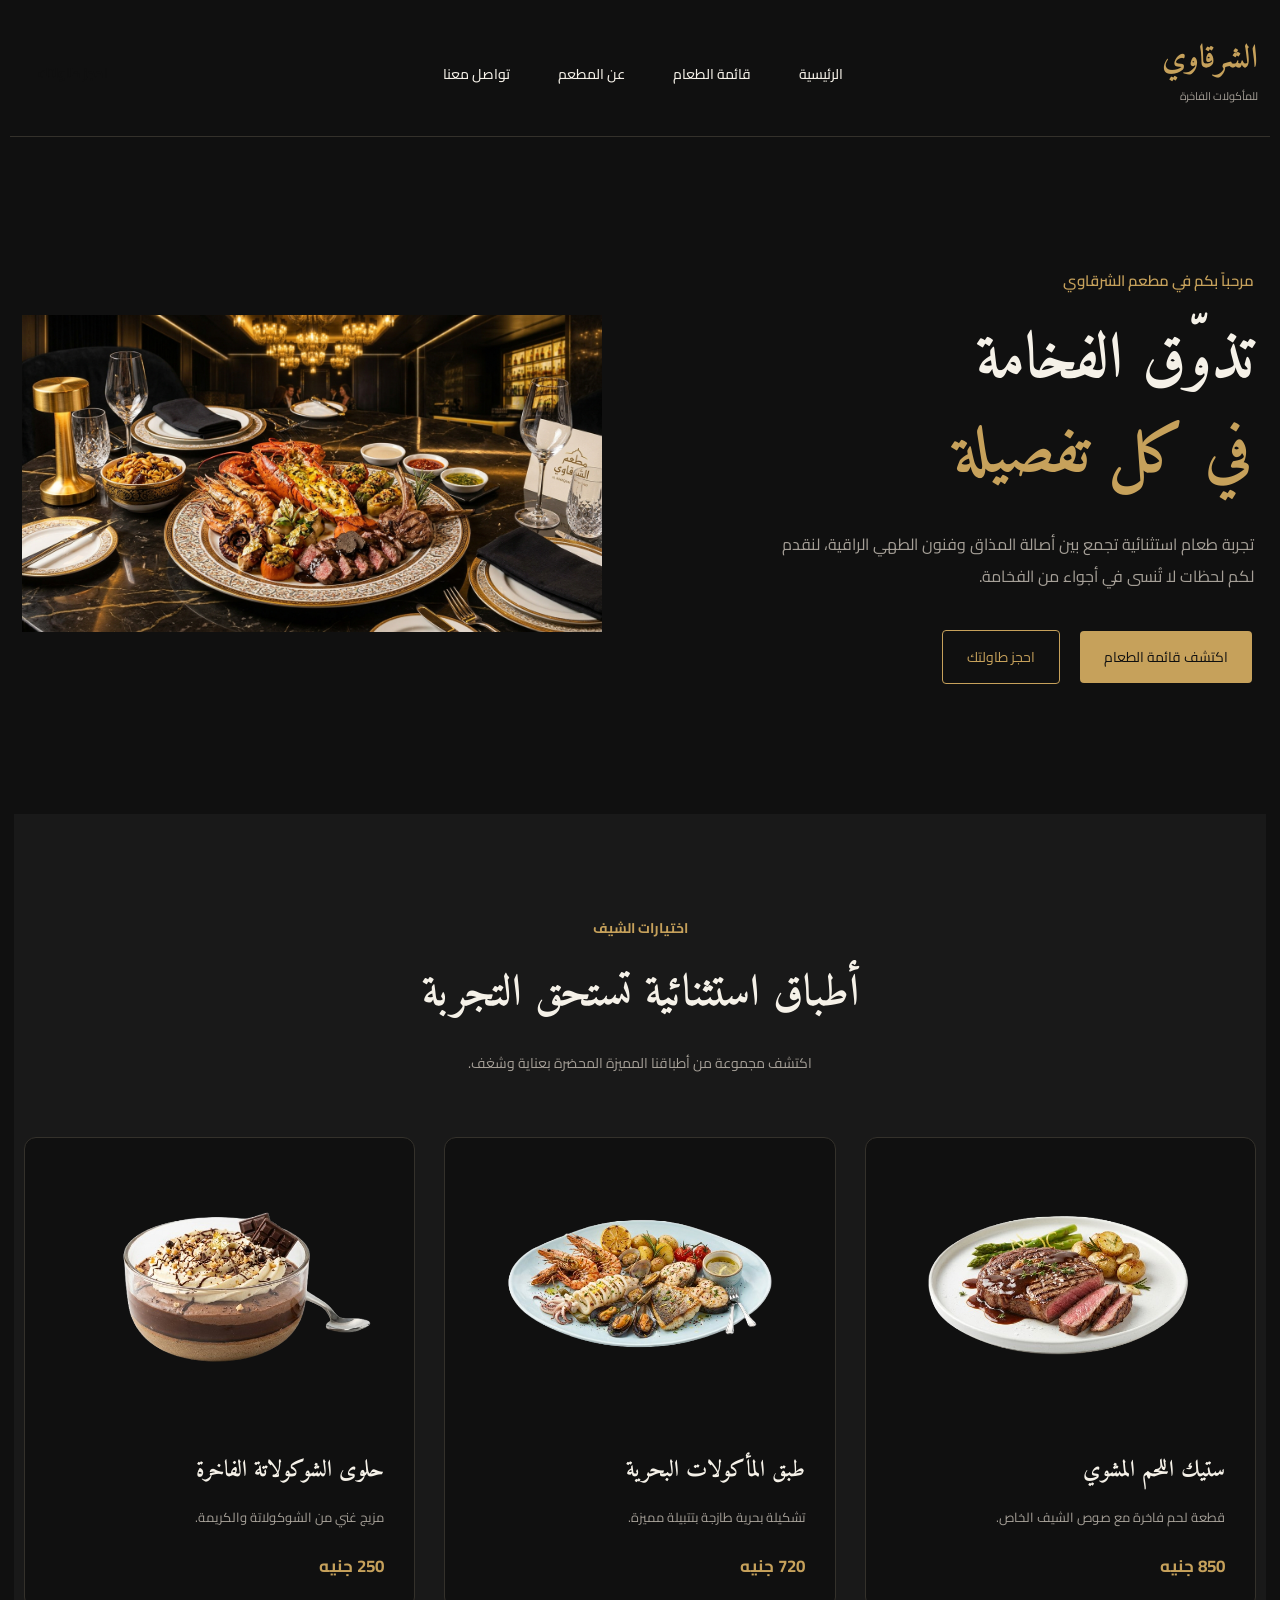
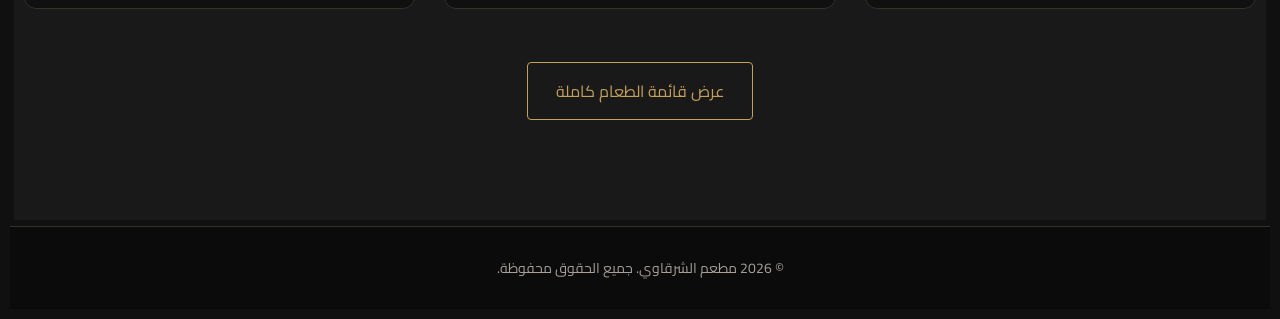
==== index.html @ 3e323f76 "First Commit" ====
<!DOCTYPE html>
<html lang="ar" dir="rtl">
<head>
    <meta charset="UTF-8">
    <meta name="viewport" content="width=device-width, initial-scale=1.0">
    <title>مطعم الشرقاوي | الرئيسية</title>
    
    <!-- Google Fonts -->
    <link rel="preconnect" href="https://fonts.googleapis.com">
    <link rel="preconnect" href="https://fonts.gstatic.com" crossorigin>
    <link href="https://fonts.googleapis.com/css2?family=Amiri:wght@400;700&family=Cairo:wght@400;500;600;700;800&display=swap" rel="stylesheet">

    <!-- CSS -->
    <link rel="stylesheet" href="assets/css/tokens.css">
    <link rel="stylesheet" href="assets/css/style.css">
</head>
<body>

    <!-- Header -->

    <header class="header">
        <div class="container header-content">

            <a href="index.html" class="logo">
                <span>الشرقاوي</span>
                <small>للمأكولات الفاخرة</small>
            </a>

            <nav class="nav-bar">
                <ul>
                    <li><a href="index.html" aria-current="page">الرئيسية</a></li>
                    <li><a href="menu.html">قائمة الطعام</a></li>
                    <li><a href="about.html">عن المطعم</a></li>
                    <li><a href="contact.html">تواصل معنا</a></li>
                </ul>
            </nav>

            <a href="contact.html" class="reserve-btn">
                احجز طاولتك
            </a> 
        </div>
    </header>


<!-- Main -->
<main>
    <section class="hero">
        <div class="container hero-content">
            <div class="hero-text">
                <span class="hero-subtitle">مرحباً بكم في مطعم الشرقاوي</span>
                <h1>
                    تذوّق الفخامة
                    <span>في كل تفصيلة</span>
                </h1>
                <p>
                    تجربة طعام استثنائية تجمع بين أصالة المذاق
                    وفنون الطهي الراقية، لنقدم لكم لحظات
                    لا تُنسى في أجواء من الفخامة.
                </p>
                <div class="hero-buttons">
                    <a href="menu.html" class="primary-btn">
                        اكتشف قائمة الطعام
                    </a>
                    
                    <a href="contact.html" class="secondary-btn">
                         احجز طاولتك
                    </a>
                </div>
            </div>
            <div class="hero-image">
                <img src="assets/images/hero.png" alt="طبق فاخر من مطعم الشرقاوي">
            </div>
        </div>
    </section>

    <section class="featured">
        <div class="container">
            <div class="section-heading">
                <span>اختيارات الشيف</span>
                <h2>أطباق استثنائية تستحق التجربة</h2>
                <p>اكتشف مجموعة من أطباقنا المميزة المحضرة بعناية وشغف.</p>
            </div>

            <div class="dishes-grid">

                <article class="dish-card">
                    <div class="dish-image">
                        <img src="assets/images/dishes/steak.png" alt="ستيك مشوي">
                    </div>
                        <div class="dish-info">
                            <h3>ستيك اللحم المشوي</h3>
                            <p>قطعة لحم فاخرة مع صوص الشيف الخاص.</p>
                            <span class="dish-price">850 جنيه</span>
                        </div>             
                </article>

                <article class="dish-card">
                    <div class="dish-image">
                        <img src="assets/images/dishes/seafood.png" alt="طبق مأكولات بحرية">
                    </div>
                        <div class="dish-info">
                            <h3>طبق المأكولات البحرية</h3>
                            <p>تشكيلة بحرية طازجة بتتبيلة مميزة.</p>
                            <span class="dish-price">720  جنيه</span>
                        </div>             
                </article>

                <article class="dish-card">
                    <div class="dish-image">
                        <img src="assets/images/dishes/dessert.png" alt="حلوى الشوكولاتة">
                    </div>
                        <div class="dish-info">
                            <h3>حلوى الشوكولاتة الفاخرة</h3>
                            <p>مزيج غني من الشوكولاتة والكريمة.</p>
                            <span class="dish-price">250  جنيه</span>
                        </div>             
                </article>
            </div>

            <div class="featured-action">
                <a href="menu.html">عرض قائمة الطعام كاملة</a>
        </div>
        </div>
    </section>
</main>

<footer class="footer">
    <div class="container">
        <p>© 2026 مطعم الشرقاوي. جميع الحقوق محفوظة.</p>
    </div>
</footer>

</body>
</html>
---- assets/css/tokens.css ----
:root {
    --color-primary: #C6A15B;
    --color-background: #101010;
    --color-surface: #191919;
    --color-text: #F5F1E8;
    --color-muted: #A6A098;
    --color-border: #34312B;

    --font-heading: "Amiri", serif;
    --font-body: "Cairo", sans-serif;

    --font-xs: 12px;
    --font-sm: 14px;
    --font-base: 16px;
    --font-lg: 20px;
    --font-xl: 28px;
    --font-2x1: 40px;
    --font-3x1: 56px;

    --space-1: 4px;
    --space-2: 8px;
    --space-3: 12px;
    --space-4: 16px;
    --space-5: 24px;
    --space-6: 32px;
    --space-7: 48px;
    --space-8: 64px;

    --radius-sm: 4px;
    --radius-md: 8px;
    --radius-lg: 12px;

    --container-width: 1200px;
}
---- assets/css/style.css ----
* {
    box-sizing: border-box;
    margin: 2px;
    padding: 2px;
}

body {
    background-color: var(--color-background);
    color: var(--color-text);
    font-family: var(--font-body);
    direction: rtl;
}

h1, h2, h3, h4 {
    font-family: var(--font-heading);
}

.container {
    width: min(100% - 40px var(--container-width));
    margin-inline: auto;
}

.header {
    border-color: var(--color-surface);
    border-bottom: 1px solid var(--color-border);
    padding-block: 18px;
}

.header-content {
    display: flex;
    justify-content: space-between;
    align-items: center;
    gap: 30px;
}

.logo {
    display: flex;
    flex-direction: column;
    text-decoration: none;
    color: var(--color-primary);
}

.logo span {
    font-family: var(--font-heading);
    font-size: 32px;
    font-weight: 700;
    line-height: 1.2;
}

.logo small {
    font-family: var(--font-body);
    color: var(--color-muted);
    font-size: 11px;
}

.nav-bar ul {
    display: flex;
    align-items: center;
    gap: 32px;
    list-style: none;
}

.nav-bar a {
    position: relative;
    text-decoration: none;
    color: var(--color-text);
    font-size: var(--font-sm);
    font-weight: 500;
    transition: color 0.3s ease;
}

.nav-bar a::after {
    content: "";
    position: absolute;
    bottom: -7px;
    right: 0;
    width: 0;
    height: 2px;
    border-color: var(--color-primary);
    transition: width 0.3s ease;
}

.nav-bar a:hover,
.nav-bar a:focus-visible {
    color: var(--color-primary);
}

.nav-bar a:hover::after,
.nav-bar a:focus-visible::after {
    width: 100%;
}

.reserve-btn {
    text-decoration: none;
    border-color: var(--color-primary);
    color: var(--color-background);
    padding: 12px 22px;
    border-radius: var(--radius-sm);
    font-family: var(--font-body);
    font-size: 13px;
    font-weight: 700;
    transition: background-color 0.3s ease;
}

.reserve-btn:hover,
.reserve-btn:focus-visible {
    background-color: var(--color-text);
}

.hero {
    padding-block: 80px;
    min-height: 650px;
    display: flex;
    align-items: center;
}

.hero-content {
    display: flex;
    align-items: center;
    justify-content: space-between;
    gap: 60px;
}

.hero-text {
    flex: 1;
}

.hero-subtitle {
    color: var(--color-primary);
    font-size: 15px;
    font-weight: 600;
}

.hero-text h1 {
    font-size: clamp(38px, 5vw, 64px);
    line-height: 1.4;
    margin-block: 20px;
}

.hero-text h1 span {
    display: block;
    color: var(--color-primary);
}

.hero-text p {
    color: var(--color-muted);
    font-size: 16px;
    line-height: 2;
    max-width: 500px;
}

.hero-buttons {
    display: flex;
    align-items: center;
    gap: 16px;
    margin-top: 32px;
}

.primary-btn,
.secondary-btn {
    display: inline-block;
    text-decoration: none;
    padding: 13px 24px;
    border-radius: var(--radius-sm);
    font-size: var(--font-sm);
    transition: 0.3s ease;
}

.primary-btn {
    background-color: var(--color-primary);
    color: var(--color-background);
}

.secondary-btn {
    border: 1px solid var(--color-primary);
    color: var(--color-primary);
}

.primary-btn:hover {
    background-color: var(--color-text);
}

.secondary-btn:hover {
    background-color: var(--color-primary);
    color: var(--color-background);
}

.hero-image {
    flex: 1;
}

.hero-image img {
    width: 100%;
    height: 480px;
    object-fit: contain;
    border-radius: var(--radius-lg);
}

.featured {
    padding-block: 90px;
    background-color: var(--color-surface);
}

.section-heading {
    text-align: center;
    margin-bottom: 50px;
}

.section-heading > span {
    color: var(--color-primary);
    font-size: 14px;
    font-weight: 700;
}

.section-heading h2 {
    font-size: clamp(30px, 4vw, 44px);
    margin-block: 12px;
}

.section-heading p {
    color: var(--color-muted);
    font-size: 14px;
    line-height: 2;
}

.dishes-grid {
    display: grid;
    grid-template-columns: repeat(3, 1fr);
    gap: 25px;
}

.dish-card {
    background-color: var(--color-background);
    border: 1px solid var(--color-border);
    border-radius: var(--radius-lg);
    overflow: hidden;
    transition: transform 0.3s ease, border-color 0.3s ease;
}

.dish-card:hover {
    transform: translateY(-8px);
    border-color: var(--color-primary);
}

.dish-image {
    overflow: hidden;
    height: 280px;
    padding: 15px;
}

.dish-image img {
    width: 100%;
    height: 100%;
    transition: transform 0.4s ease;
    cursor: pointer;
    object-fit: contain;
}

.dish-card:hover .dish-image img {
    transform: scale(1.06);
}

.dish-info {
    padding: 22px;
}

.dish-info h3 {
    font-size: 23px;
    margin-bottom: 10px;
}

.dish-info p {
    color: var(--color-muted);
    font-size: 13px;
    line-height: 1.9;
    margin-bottom: 18px;
}

.dish-price {
    color: var(--color-primary);
    font-size: 17px;
    font-weight: 700;
}

.featured-action {
    text-align: center;
    margin-top: 45px;
}

.featured-action a {
    display: inline-block;
    padding: 13px 28px;
    border: 1px solid var(--color-primary);
    border-radius: var(--radius-sm);
    color: var(--color-primary);
    text-decoration: none;
    transition: 0.3s ease;
}

.featured-action a:hover {
    background-color: var(--color-primary);
    color: var(--color-background);
}

.menu-hero {
    padding-block: 85px;
    text-align: center;
    background-color: var(--color-surface);
    border-bottom: 1px solid var(--color-border);
}

.menu-hero span {
    color: var(--color-primary);
    font-size: 15px;
    font-weight: 700;
}

.menu-hero h1 {
    font-size: clamp(40px, 5vw, 60px);
    margin-block: 12px;
}

.menu-hero p {
    color: var(--color-muted);
    font-size: 15px;
    line-height: 2;
}

.menu-section {
    padding-block: 80px;
}

.menu-category {
    margin-bottom: 85px;
}

.menu-heading {
    display: flex;
    align-items: center;
    gap: 15px;
    margin-bottom: 30px;
    padding-bottom: 15px;
    border-bottom: 1px solid var(--color-border);
}

.menu-heading span {
    color: var(--color-primary);
    font-size: 18px;
    font-weight: 700;
}

.menu-heading h2 {
    font-size: 32px;
}

.menu-grid {
    display: grid;
    grid-template-columns: repeat(3, 1fr);
    gap: 25px;
}

.menu-card {
    display: flex;
    align-items: center;
    gap: 18px;
    padding: 18px;
    background-color: var(--color-surface);
    border: 1px solid var(--color-border);
    border-radius: var(--radius-lg);
    transition: transform 0.3s ease, border-color 0.3s ease;
}

.menu-card:hover {
    transform: translateY(-5px);
    border-color: var(--color-primary);
}

.menu-card img {
    width: 105px;
    height: 105px;
    object-fit: contain;
    flex-shrink: 0;
}

.menu-card-info h3 {
    font-size: 20px;
    margin-bottom: 8px;
}

.menu-card-info p {
    color: var(--color-muted);
    font-size: 12px;
    line-height: 1.8;
    margin-bottom: 12px;
}

.menu-card-info span {
    color: var(--color-primary);
    font-size: 15px;
    font-weight: 700;
}


.about-hero {
    padding-block: 90px;
    text-align: center;
    background-color: var(--color-background);
    border-bottom: 1px solid var(--color-border);
}

.about-hero span,
.about-label {
    color: var(--color-primary);
    font-size: 15px;
    font-weight: 700;
}

.about-hero h1 {
    font-size: clamp(38px, 5vw, 58px);
    margin-block: 15px;
}

.about-hero p {
    color: var(--color-muted);
    font-size: 15px;
    line-height: 2;
}

.about-story {
    padding-block: 100px;
}

.about-content {
    display: grid;
    grid-template-columns: 1fr 1fr;
    align-items: center;
    gap: 65px;
}

.about-image {
    height: 450px;
    overflow: hidden;
    border-radius: var(--radius-lg);
    border: 1px solid var(--color-border);
}

.about-image img {
    width: 100%;
    height: 100%;
    object-fit: cover;
}

.about-text h2 {
    font-size: clamp(30px, 4vw, 42px);
    line-height: 1.5;
    margin-block: 18px;
}

.about-text p {
    color: var(--color-muted);
    font-size: 14px;
    line-height: 2.2;
    margin-bottom: 15px;
}


.about-values {
    padding-block: 90px;
    background-color: var(--color-background);
    border-block: 1px solid var(--color-border);
}

.values-grid {
    display: grid;
    grid-template-columns: repeat(4, 1fr);
    gap: 20px;
}

.value-card {
    padding: 30px 22px;
    background-color: var(--color-Surface);
    border: 1px solid var(--color-border);
    border-radius: var(--radius-lg);
    transition: transform 0.3s ease, border-color 0.3s ease;
}

.value-card:hover {
    transform: translateY(-7px);
    border-color: var(--color-primary);
}

.value-number {
    color: var(--color-primary);
    font-size: 25px;
    font-weight: 700;
}

.value-card h3 {
    font-size: 22px;
    margin-block: 15px 10px;
}

.value-card p {
    color: var(--color-muted);
    font-size: 13px;
    line-height: 2;
}

.about-quote {
    padding-block: 85px;
    text-align: center;
}

.about-quote span {
    color: var(--color-primary);
    font-size: 15px;
    font-weight: 700;
}

.about-quote h2 {
    max-width: 750px;
    margin: 20px auto 0;
    font-size: clamp(28px, 4vw, 42px);
    line-height: 1.7;
}


.contact-hero {
    padding-block: 85px;
    text-align: center;
    background-color: var(--color-surface);
    border-bottom: 1px solid var(--color-border);
}

.contact-hero span {
    color: var(--color-primary);
    font-size: 15px;
    font-weight: 700;
}

.contact-hero h1 {
    font-size: clamp(38px, 5vw, 58px);
    margin-block: 12px;
}

.contact-hero p {
    color: var(--color-muted);
    font-size: 15px;
    line-height: 2;
}

.contact-section {
    padding-block: 90px;
}

.contact-grid {
    display: grid;
    grid-template-columns: 0.9fr 1.1fr;
    gap: 60px;
    align-items: start;
}

.contact-label {
    color: var(--color-primary);
    font-size: 14px;
    font-weight: 700;
}

.contact-info h2 {
    font-size: 38px;
    margin-block: 15px;
}

.contact-info > p {
    color: var(--color-muted);
    font-size: 14px;
    line-height: 2.2;
    margin-bottom: 35px;
}

.contact-item {
    display: flex;
    align-items: center;
    gap: 18px;
    margin-bottom: 28px;
}

.contact-icon {
    width: 48px;
    height: 48px;
    display: flex;
    justify-content: center;
    align-items: center;
    flex-shrink: 0;
    border: 1px solid var(--color-primary);
    border-radius: var(--radius-sm);
    color: var(--color-primary);
    font-size: 15px;
    font-weight: 700;
}

.contact-item h3 {
    font-size: 18px;
    margin-bottom: 5px;
}

.contact-item p {
    color: var(--color-muted);
    font-size: 13px;
}

.contact-form-wrapper {
    padding: 35px;
    background-color: var(--color-surface);
    border: 1px solid var(--color-border);
    border-radius: var(--radius-lg);
}

.contact-form-wrapper h2 {
    font-size: 30px;
    margin-bottom: 10px;
}

.contact-form-wrapper > p {
    color: var(--color-muted);
    font-size: 13px;
    margin-bottom: 30px;
    line-height: 1.8;
}

.contact-form {
    display: grid;
    grid-template-columns: repeat(2, 1fr);
    gap: 22px;
}

.form-group {
    display: flex;
    flex-direction: column;
    gap: 10px;
}

.form-group:nth-child(5) {
    grid-column: 1 / -1;
}

.form-group label {
    color: var(--color-text);
    font-size: 13px;
    font-weight: 600;
}

.form-group input,
.form-group textarea {
    width: 100%;
    padding: 14px;
    background-color: var(--color-background);
    border: 1px solid var(--color-border);
    border-radius: var(--radius-sm);
    outline: none;
    color: var(--color-text);
    font-family: var(--font-body);
    font-size: 13px;
    transition: border-color 0.3s ease;
}

.form-group input:focus,
.form-group textarea:focus {
    border-color: var(--color-primary);
}

.form-group input::placeholder,
.form-group textarea::placeholder {
    color: var(--color-muted);
}

.form-group textarea {
    resize: vertical;
}

.submit-btn {
    grid-column: 1 / -1;
    padding: 15px;
    border: none;
    border-radius: var(--radius-sm);
    background-color: var(--color-primary);
    color: var(--color-background);
    font-family: var(--font-body);
    font-size: 14px;
    font-weight: 700;
    cursor: pointer;
    transition: background-color 0.3s ease;
}

.submit-btn:hover {
    background-color: var(--color-text);
}

.contact-banner {
    padding-block: 80px;
    text-align: center;
    background-color: var(--color-surface);
    border-top: 1px solid var(--color-border);
}

.contact-banner span {
    color: var(--color-primary);
    font-size: 15px;
    font-weight: 700;
}

.contact-banner h2 {
    font-size: clamp(26px, 4vw, 40px);
    margin-block: 18px 28px;
}

.contact-banner a {
    display: inline-block;
    padding: 13px 25px;
    background-color: var(--color-primary);
    color: var(--color-background);
    border-radius: var(--radius-sm);
    text-decoration: none;
    font-size: 14px;
    transition: background-color 0.3s ease;
}

.contact-banner a:hover {
    background-color: var(--color-text);
}

.footer {
    background-color: #0b0b0b;
    border-top: 1px solid var(--color-border);
    padding: 22px 15px;
    text-align: center;
}

.footer p {
    color: var(--color-muted);
    font-size: 14px;
    margin: 0;
}


/* Responsive */

@media (max-width: 1000px) {
    .menu-grid {
        grid-template-columns: repeat(2, 1fr);
    }
}

@media (max-width: 900px) {
    .dishes-grid {
        grid-template-columns: repeat(2, 1fr);
    }

    .about-content {
        gap: 35px;
    }

    .values-grid {
        grid-template-columns: repeat(2, 1fr);
    }

    .contact-grid {
        grid-template-columns: 1fr;
        gap: 45px;
    }
}


@media (max-width: 768px) {
    .header-content {
        flex-wrap: wrap;
        justify-content: center;
    }

    .logo {
        width: 100%;
        align-items: center;
    }

    .nav-bar ul {
        gap: 18px;
        flex-wrap: wrap;
        justify-content: center;
    }

    .reserve-btn {
        margin-top: 5px;
    }

    .hero {
        padding-block: 50px;
    }

    .hero-content {
        flex-direction: column;
        text-align: center;
        gap: 35px;
    }

    .hero-text p {
        margin-inline: auto;
    }

    .hero-buttons {
        justify-content: center;
        flex-wrap: wrap;
    }

    .hero-image {
        width: 100%;
    }

    .hero-image img {
        height: 350px;
    }
}

@media (max-width: 650px) {
    .menu-grid {
        grid-template-columns: 1fr;
    }

    .menu-section {
        padding-block: 50px;
    }

    .menu-category {
        margin-bottom: 55px;
    }

    .menu-card {
        gap: 12px;
        padding: 12px;
    }

    .menu-card img {
        width: 90px;
        height: 90px;
    }

    .menu-card-info h3 {
        font-size: 17px;
    }

    .menu-heading h2 {
        font-size: 27px;
    }

    .about-hero {
        padding-block: 60px;
    }

    .about-story {
        padding-block: 55px;
    }

    .about-content {
        grid-template-columns: 1fr;
        gap: 30px;
    }

    .about-image {
        height: 300px;
    }

    .values-grid {
        grid-template-columns: 1fr;
    }

    .about-values {
        padding-block: 55px;
    }

    .value-card {
        padding: 25px;
    }

    .about-quote {
        padding-block: 60px;
    }
}

@media (max-width: 600px) {
    .dishes-grid {
        grid-template-columns: 1fr;
    }

    .dish-image {
        height: 230px;
    }

    .contact-hero {
        padding-block: 60px;
    }

    .contact-section {
        padding-block: 55px;
    }

    .contact-form-wrapper {
        padding: 22px;
    }

    .contact-form {
        grid-template-columns: 1fr;
    }

    .form-group:nth-child(5),
    .submit-btn {
        grid-column: auto;
    }

    .contact-info h2 {
        font-size: 30px;
    }

    .contact-banner {
        padding-block: 60px;
    }
}

@media (max-width: 480px) {
    .nav-bar ul {
        gap: 12px;
    }

    .nav-bar a {
        font-size: 12px;
    }

    .hero-text h1 {
        font-size: 38px;
    }

    .hero-buttons {
        flex-direction: column;
    }

    .hero-buttons a {
        width: 100%;
        text-align: center;
    }
}
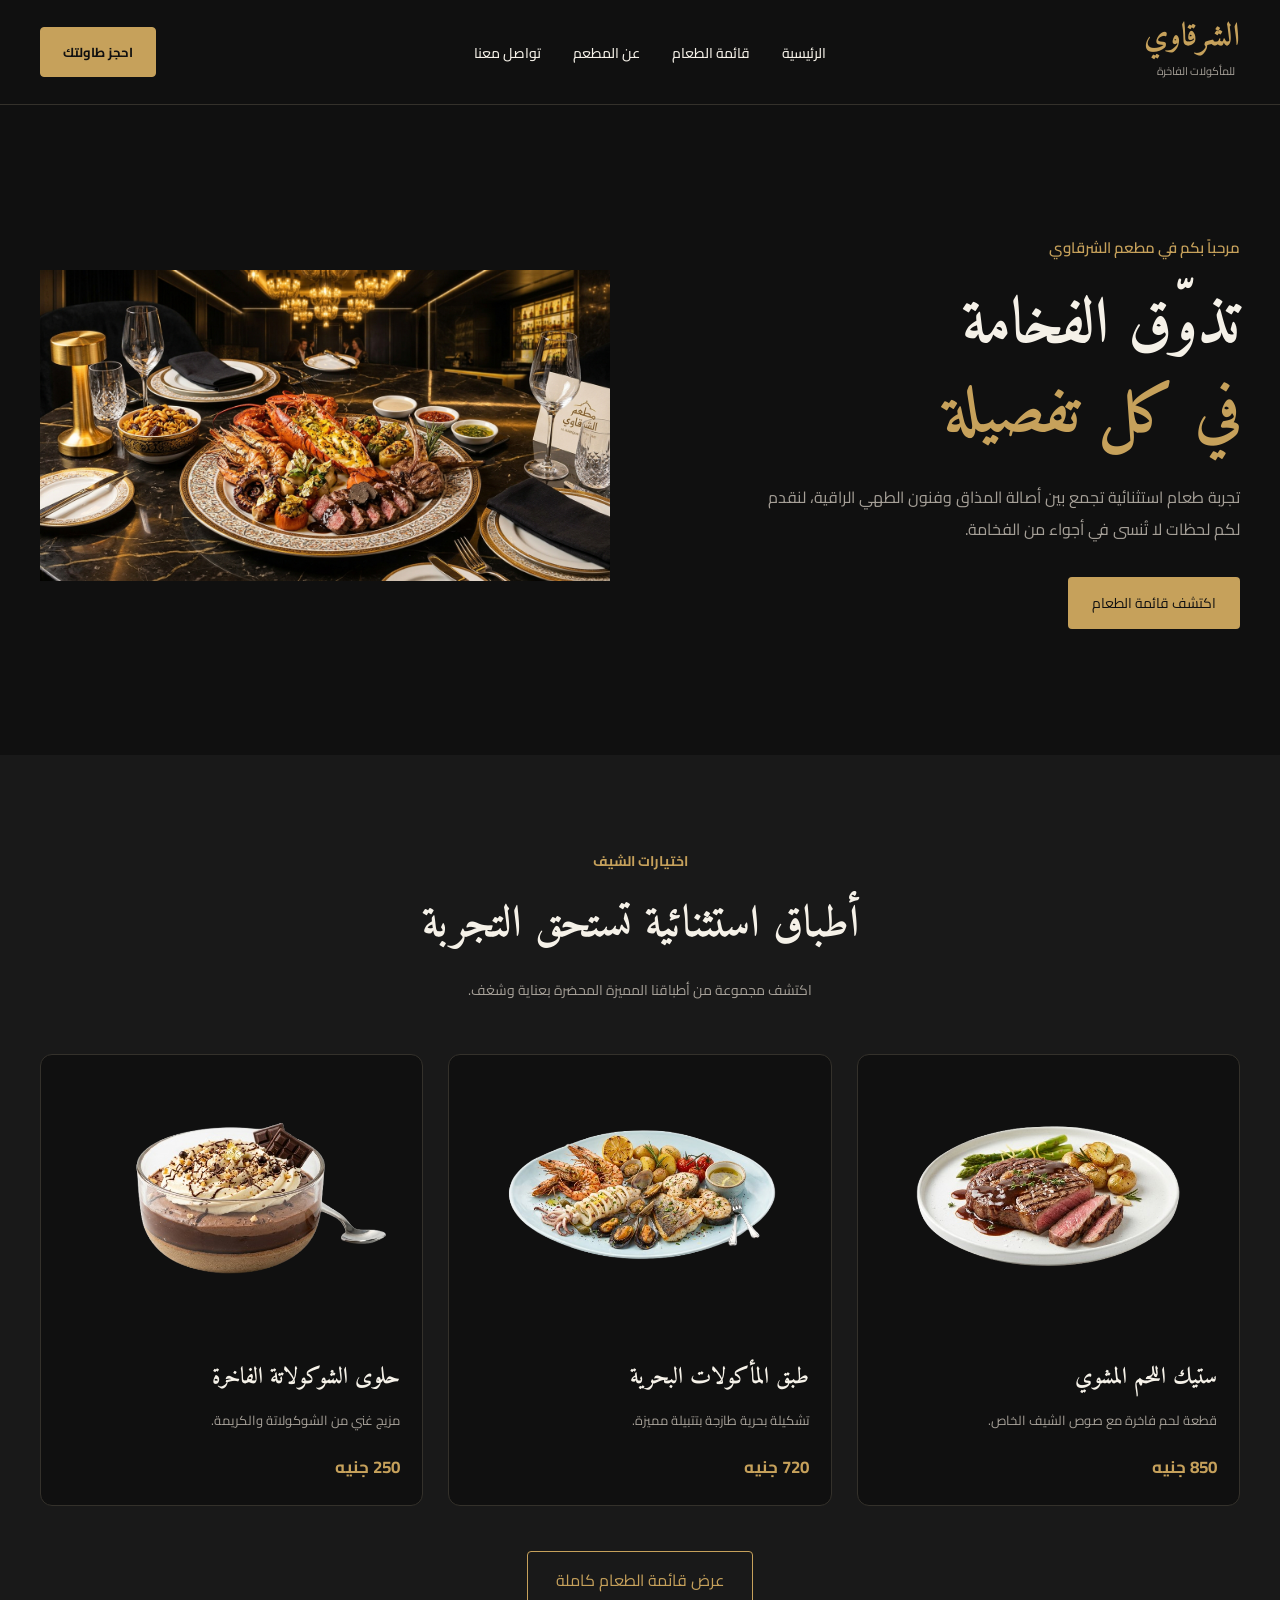
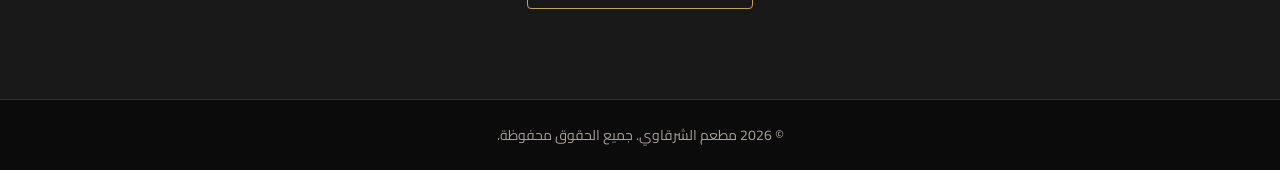
==== commit fe642fc6: "first commit" ====
--- a/index.html
+++ b/index.html
@@ -4,7 +4,7 @@
     <meta charset="UTF-8">
     <meta name="viewport" content="width=device-width, initial-scale=1.0">
     <title>مطعم الشرقاوي | الرئيسية</title>
-    
+
     <!-- Google Fonts -->
     <link rel="preconnect" href="https://fonts.googleapis.com">
     <link rel="preconnect" href="https://fonts.gstatic.com" crossorigin>
@@ -61,10 +61,7 @@
                     <a href="menu.html" class="primary-btn">
                         اكتشف قائمة الطعام
                     </a>
-                    
-                    <a href="contact.html" class="secondary-btn">
-                         احجز طاولتك
-                    </a>
+
                 </div>
             </div>
             <div class="hero-image">
--- a/assets/css/style.css
+++ b/assets/css/style.css
@@ -1,7 +1,7 @@
 * {
     box-sizing: border-box;
-    margin: 2px;
-    padding: 2px;
+    margin: 0;
+    padding: 0;
 }
 
 body {
@@ -16,7 +16,7 @@
 }
 
 .container {
-    width: min(100% - 40px var(--container-width));
+    width: min(100% - 40px, var(--container-width));
     margin-inline: auto;
 }
 
@@ -36,6 +36,7 @@
 .logo {
     display: flex;
     flex-direction: column;
+    flex-shrink: 0;
     text-decoration: none;
     color: var(--color-primary);
 }
@@ -51,12 +52,19 @@
     font-family: var(--font-body);
     color: var(--color-muted);
     font-size: 11px;
+    margin: 5px;
+}
+
+.nav-bar {
+    flex: 1;
+    display: flex;
+    justify-content: center;
 }
 
 .nav-bar ul {
     display: flex;
     align-items: center;
-    gap: 32px;
+    gap: clamp(16px, 2.5vw, 32px);;
     list-style: none;
 }
 
@@ -76,7 +84,7 @@
     right: 0;
     width: 0;
     height: 2px;
-    border-color: var(--color-primary);
+    background-color: var(--color-primary);
     transition: width 0.3s ease;
 }
 
@@ -92,9 +100,11 @@
 
 .reserve-btn {
     text-decoration: none;
-    border-color: var(--color-primary);
+    border: 1px solid var(--color-primary);
+    background-color: var(--color-primary);
     color: var(--color-background);
     padding: 12px 22px;
+    flex-shrink: 0;
     border-radius: var(--radius-sm);
     font-family: var(--font-body);
     font-size: 13px;
@@ -105,6 +115,7 @@
 .reserve-btn:hover,
 .reserve-btn:focus-visible {
     background-color: var(--color-text);
+    color: var(--color-background);
 }
 
 .hero {
@@ -156,8 +167,7 @@
     margin-top: 32px;
 }
 
-.primary-btn,
-.secondary-btn {
+.primary-btn {
     display: inline-block;
     text-decoration: none;
     padding: 13px 24px;
@@ -171,19 +181,10 @@
     color: var(--color-background);
 }
 
-.secondary-btn {
-    border: 1px solid var(--color-primary);
-    color: var(--color-primary);
-}
-
 .primary-btn:hover {
     background-color: var(--color-text);
 }
 
-.secondary-btn:hover {
-    background-color: var(--color-primary);
-    color: var(--color-background);
-}
 
 .hero-image {
     flex: 1;
@@ -478,7 +479,7 @@
 
 .value-card {
     padding: 30px 22px;
-    background-color: var(--color-Surface);
+    background-color: var(--color-surface);
     border: 1px solid var(--color-border);
     border-radius: var(--radius-lg);
     transition: transform 0.3s ease, border-color 0.3s ease;
@@ -773,23 +774,37 @@
 
 @media (max-width: 768px) {
     .header-content {
+        flex-direction: column;
+        justify-content: center;
+        gap: 20px;
+    }
+
+    .logo {
+        width: auto;
+        align-items: center;
+    }
+
+    .nav-bar {
+        width: 100%;
+    }
+
+    .nav-bar ul {
+        justify-content: center;
         flex-wrap: wrap;
-        justify-content: center;
-    }
-
-    .logo {
-        width: 100%;
-        align-items: center;
-    }
-
-    .nav-bar ul {
-        gap: 18px;
-        flex-wrap: wrap;
-        justify-content: center;
+        gap: 14px 20px;
+    }
+
+    .nav-bar a {
+        font-size: 13px;
     }
 
     .reserve-btn {
-        margin-top: 5px;
+        margin-top: 0;
+    }
+
+    .nav-bar a:hover,
+    .nav-bar a:focus-visible {
+        color: var(--color-primary);
     }
 
     .hero {
@@ -929,6 +944,11 @@
         gap: 12px;
     }
 
+    .nav-bar a:hover,
+    .nav-bar a:focus-visible {
+        color: var(--color-primary);
+    }
+
     .nav-bar a {
         font-size: 12px;
     }
